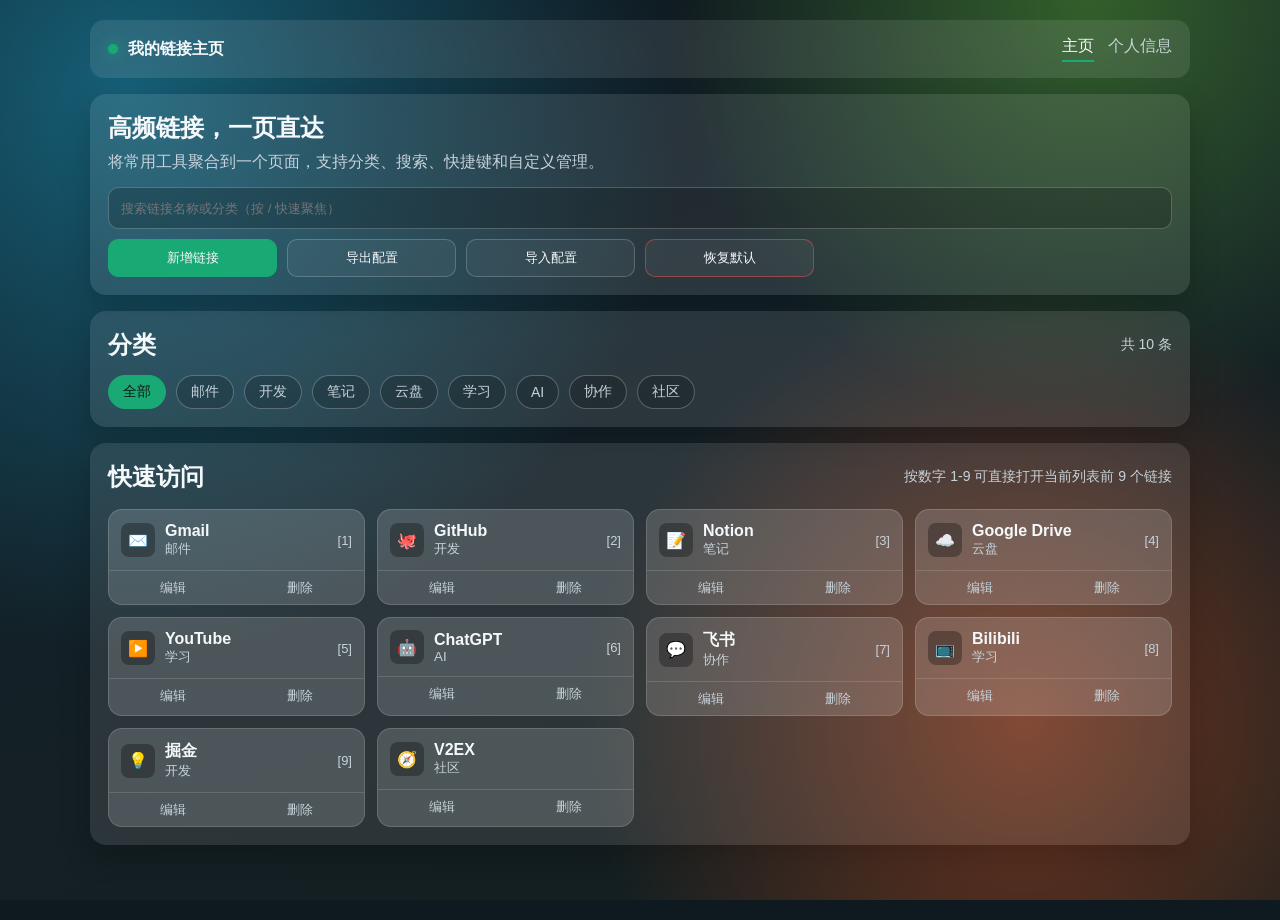
==== index.html @ 46e21579 "feat: initial personal portal with pages workflow" ====
<!DOCTYPE html>
<html lang="zh-CN">
  <head>
    <meta charset="UTF-8" />
    <meta name="viewport" content="width=device-width, initial-scale=1.0" />
    <title>我的链接主页</title>
    <link rel="stylesheet" href="./styles.css" />
  </head>
  <body>
    <div class="page-bg"></div>
    <header class="topbar">
      <div class="brand">
        <span class="brand-dot"></span>
        <span id="site-title">我的链接主页</span>
      </div>
      <nav class="nav-links">
        <a href="./index.html" aria-current="page">主页</a>
        <a href="./profile.html">个人信息</a>
      </nav>
    </header>

    <main class="container">
      <section class="hero">
        <h1 id="hero-title">高频链接，一页直达</h1>
        <p id="hero-desc">将常用工具聚合到一个页面，支持分类、搜索、快捷键和自定义管理。</p>
        <div class="hero-actions">
          <input
            id="search-input"
            class="search-input"
            type="search"
            placeholder="搜索链接名称或分类（按 / 快速聚焦）"
            autocomplete="off"
          />
          <button id="add-link-btn" class="btn btn-primary" type="button">新增链接</button>
          <button id="export-btn" class="btn" type="button">导出配置</button>
          <button id="import-btn" class="btn" type="button">导入配置</button>
          <button id="reset-btn" class="btn btn-danger" type="button">恢复默认</button>
          <input id="import-file-input" type="file" accept=".json,application/json" hidden />
        </div>
      </section>

      <section class="panel">
        <div class="panel-head">
          <h2>分类</h2>
          <span id="link-count"></span>
        </div>
        <div id="category-chips" class="chips"></div>
      </section>

      <section class="panel">
        <div class="panel-head">
          <h2>快速访问</h2>
          <span class="hint">按数字 1-9 可直接打开当前列表前 9 个链接</span>
        </div>
        <div id="links-grid" class="links-grid"></div>
      </section>
    </main>

    <dialog id="link-dialog" class="link-dialog">
      <form id="link-form" method="dialog">
        <h3 id="dialog-title">新增链接</h3>
        <input id="link-id" type="hidden" />

        <label>
          名称
          <input id="link-name" type="text" required maxlength="40" />
        </label>
        <label>
          URL
          <input id="link-url" type="url" required placeholder="https://example.com" />
        </label>
        <label>
          分类
          <input id="link-category" type="text" required maxlength="20" placeholder="工具 / 学习 / 社交..." />
        </label>
        <label>
          图标（emoji，可选）
          <input id="link-icon" type="text" maxlength="2" placeholder="🚀" />
        </label>

        <menu>
          <button type="button" id="cancel-dialog-btn" class="btn">取消</button>
          <button type="submit" class="btn btn-primary">保存</button>
        </menu>
      </form>
    </dialog>

    <template id="link-card-template">
      <article class="link-card">
        <a class="link-main" target="_blank" rel="noreferrer noopener">
          <span class="link-icon"></span>
          <span class="link-meta">
            <strong class="link-name"></strong>
            <small class="link-category"></small>
          </span>
          <span class="link-index"></span>
        </a>
        <div class="link-actions">
          <button type="button" class="icon-btn edit-btn" title="编辑">编辑</button>
          <button type="button" class="icon-btn delete-btn" title="删除">删除</button>
        </div>
      </article>
    </template>

    <script src="./app.js"></script>
  </body>
</html>
---- styles.css ----
:root {
  --bg: #0e1a1f;
  --panel: rgba(255, 255, 255, 0.1);
  --panel-strong: rgba(255, 255, 255, 0.16);
  --text: #f5f8fa;
  --muted: #c7d2da;
  --accent: #19a974;
  --accent-strong: #0e8f64;
  --danger: #d74f4f;
  --shadow: 0 12px 30px rgba(0, 0, 0, 0.2);
}

* {
  box-sizing: border-box;
}

body {
  margin: 0;
  font-family: "Segoe UI", "PingFang SC", "Microsoft YaHei", sans-serif;
  color: var(--text);
  background: var(--bg);
  min-height: 100vh;
}

.page-bg {
  position: fixed;
  inset: 0;
  z-index: -1;
  background:
    radial-gradient(circle at 10% 10%, #165f77 0%, transparent 40%),
    radial-gradient(circle at 85% 0%, #335f2b 0%, transparent 30%),
    radial-gradient(circle at 80% 80%, #74361f 0%, transparent 35%),
    linear-gradient(160deg, #0d1117 0%, #122028 35%, #151f1f 100%);
}

.topbar {
  width: min(1100px, 94vw);
  margin: 20px auto 0;
  padding: 16px 18px;
  border-radius: 14px;
  background: var(--panel);
  backdrop-filter: blur(8px);
  display: flex;
  align-items: center;
  justify-content: space-between;
  gap: 14px;
}

.brand {
  display: inline-flex;
  align-items: center;
  gap: 10px;
  font-weight: 700;
}

.brand-dot {
  width: 10px;
  height: 10px;
  border-radius: 50%;
  background: var(--accent);
  box-shadow: 0 0 14px var(--accent);
}

.nav-links {
  display: flex;
  gap: 14px;
}

.nav-links a {
  color: var(--muted);
  text-decoration: none;
  border-bottom: 2px solid transparent;
  padding-bottom: 3px;
}

.nav-links a[aria-current="page"] {
  color: var(--text);
  border-color: var(--accent);
}

.container {
  width: min(1100px, 94vw);
  margin: 16px auto 40px;
  display: grid;
  gap: 16px;
}

.hero,
.panel {
  border-radius: 16px;
  padding: 18px;
  background: var(--panel);
  box-shadow: var(--shadow);
}

.hero h1,
.panel h2 {
  margin: 0;
}

.hero p {
  margin: 8px 0 0;
  color: var(--muted);
}

.hero-actions {
  margin-top: 14px;
  display: grid;
  grid-template-columns: repeat(6, minmax(0, 1fr));
  gap: 10px;
}

.search-input {
  grid-column: 1 / -1;
  height: 42px;
  border: 1px solid rgba(255, 255, 255, 0.22);
  border-radius: 10px;
  outline: none;
  background: rgba(0, 0, 0, 0.2);
  color: var(--text);
  padding: 0 12px;
}

.search-input:focus {
  border-color: var(--accent);
}

.btn {
  height: 38px;
  border: 1px solid rgba(255, 255, 255, 0.2);
  border-radius: 10px;
  background: rgba(255, 255, 255, 0.05);
  color: var(--text);
  cursor: pointer;
}

.btn:hover {
  background: rgba(255, 255, 255, 0.12);
}

.btn-primary {
  background: var(--accent);
  border-color: var(--accent);
}

.btn-primary:hover {
  background: var(--accent-strong);
}

.btn-danger {
  border-color: rgba(215, 79, 79, 0.6);
}

.btn-danger:hover {
  background: rgba(215, 79, 79, 0.2);
}

.panel-head {
  display: flex;
  align-items: center;
  justify-content: space-between;
  gap: 12px;
}

.hint,
#link-count {
  color: var(--muted);
  font-size: 14px;
}

.chips {
  margin-top: 14px;
  display: flex;
  flex-wrap: wrap;
  gap: 10px;
}

.chip {
  border: 1px solid rgba(255, 255, 255, 0.25);
  border-radius: 999px;
  padding: 7px 14px;
  font-size: 14px;
  color: var(--muted);
  cursor: pointer;
  background: rgba(0, 0, 0, 0.16);
}

.chip.is-active {
  color: #0d1915;
  background: var(--accent);
  border-color: var(--accent);
}

.links-grid {
  margin-top: 16px;
  display: grid;
  gap: 12px;
  grid-template-columns: repeat(auto-fill, minmax(220px, 1fr));
}

.link-card {
  border: 1px solid rgba(255, 255, 255, 0.15);
  border-radius: 14px;
  overflow: hidden;
  background: var(--panel-strong);
  transition: transform 0.15s ease;
}

.link-card:hover {
  transform: translateY(-2px);
}

.link-main {
  display: flex;
  align-items: center;
  gap: 10px;
  color: inherit;
  text-decoration: none;
  padding: 12px;
}

.link-icon {
  width: 34px;
  height: 34px;
  border-radius: 8px;
  display: inline-grid;
  place-items: center;
  background: rgba(0, 0, 0, 0.3);
  flex: 0 0 auto;
}

.link-meta {
  min-width: 0;
  display: grid;
}

.link-name {
  overflow: hidden;
  white-space: nowrap;
  text-overflow: ellipsis;
}

.link-category {
  color: var(--muted);
}

.link-index {
  margin-left: auto;
  color: var(--muted);
  font-size: 13px;
}

.link-actions {
  display: grid;
  grid-template-columns: 1fr 1fr;
}

.icon-btn {
  height: 34px;
  border: none;
  border-top: 1px solid rgba(255, 255, 255, 0.14);
  background: transparent;
  color: var(--muted);
  cursor: pointer;
}

.icon-btn:hover {
  background: rgba(255, 255, 255, 0.08);
  color: var(--text);
}

.link-dialog {
  border: none;
  border-radius: 14px;
  padding: 0;
  width: min(460px, 90vw);
  background: #102128;
  color: var(--text);
}

.link-dialog::backdrop {
  background: rgba(0, 0, 0, 0.55);
}

#link-form {
  display: grid;
  gap: 12px;
  padding: 20px;
}

#link-form h3 {
  margin: 0 0 4px;
}

#link-form label {
  display: grid;
  gap: 6px;
  font-size: 14px;
}

#link-form input {
  height: 38px;
  border: 1px solid rgba(255, 255, 255, 0.25);
  border-radius: 8px;
  padding: 0 10px;
  background: rgba(0, 0, 0, 0.2);
  color: var(--text);
  outline: none;
}

#link-form input:focus {
  border-color: var(--accent);
}

#link-form menu {
  display: flex;
  justify-content: flex-end;
  gap: 8px;
  margin: 8px 0 0;
  padding: 0;
}

.profile-panel p {
  color: var(--muted);
}

.profile-grid {
  margin-top: 12px;
  display: grid;
  gap: 12px;
  grid-template-columns: repeat(auto-fit, minmax(220px, 1fr));
}

.profile-grid article {
  border-radius: 12px;
  padding: 12px;
  background: rgba(0, 0, 0, 0.2);
}

.profile-grid h2 {
  font-size: 18px;
  margin-bottom: 8px;
}

.empty-state {
  margin: 6px 0 2px;
  color: var(--muted);
}

@media (max-width: 820px) {
  .topbar {
    margin-top: 10px;
    flex-direction: column;
    align-items: flex-start;
  }

  .hero-actions {
    grid-template-columns: repeat(2, minmax(0, 1fr));
  }
}
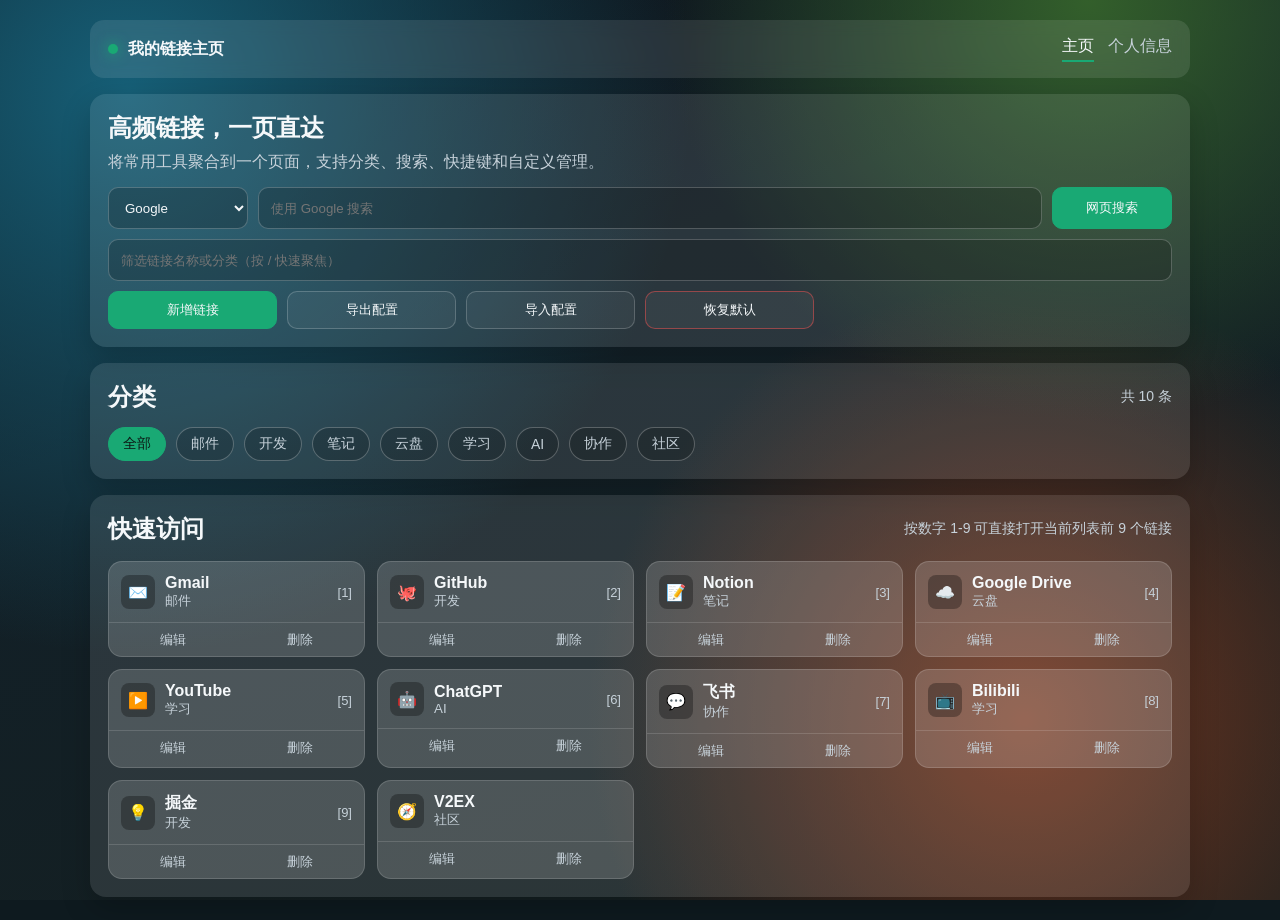
==== commit 94ea2acf: "add Search engine" ====
--- a/index.html
+++ b/index.html
@@ -24,11 +24,27 @@
         <h1 id="hero-title">高频链接，一页直达</h1>
         <p id="hero-desc">将常用工具聚合到一个页面，支持分类、搜索、快捷键和自定义管理。</p>
         <div class="hero-actions">
+          <div class="web-search-group">
+            <select id="web-search-engine" class="search-engine-select" aria-label="选择搜索引擎">
+              <option value="google">Google</option>
+              <option value="bing">Bing</option>
+              <option value="baidu">百度</option>
+              <option value="duckduckgo">DuckDuckGo</option>
+            </select>
+            <input
+              id="web-search-input"
+              class="search-input web-search-input"
+              type="search"
+              placeholder="输入关键词后按回车或点击搜索"
+              autocomplete="off"
+            />
+            <button id="web-search-btn" class="btn btn-primary" type="button">网页搜索</button>
+          </div>
           <input
             id="search-input"
             class="search-input"
             type="search"
-            placeholder="搜索链接名称或分类（按 / 快速聚焦）"
+            placeholder="筛选链接名称或分类（按 / 快速聚焦）"
             autocomplete="off"
           />
           <button id="add-link-btn" class="btn btn-primary" type="button">新增链接</button>
--- a/styles.css
+++ b/styles.css
@@ -110,6 +110,23 @@
   gap: 10px;
 }
 
+.web-search-group {
+  grid-column: 1 / -1;
+  display: grid;
+  grid-template-columns: 140px minmax(0, 1fr) 120px;
+  gap: 10px;
+}
+
+.search-engine-select {
+  height: 42px;
+  border: 1px solid rgba(255, 255, 255, 0.22);
+  border-radius: 10px;
+  outline: none;
+  background: rgba(0, 0, 0, 0.2);
+  color: var(--text);
+  padding: 0 12px;
+}
+
 .search-input {
   grid-column: 1 / -1;
   height: 42px;
@@ -123,6 +140,18 @@
 
 .search-input:focus {
   border-color: var(--accent);
+}
+
+.web-search-input {
+  grid-column: auto;
+}
+
+.search-engine-select:focus {
+  border-color: var(--accent);
+}
+
+#web-search-btn {
+  height: 42px;
 }
 
 .btn {
@@ -357,4 +386,8 @@
   .hero-actions {
     grid-template-columns: repeat(2, minmax(0, 1fr));
   }
-}
+
+  .web-search-group {
+    grid-template-columns: 1fr;
+  }
+}
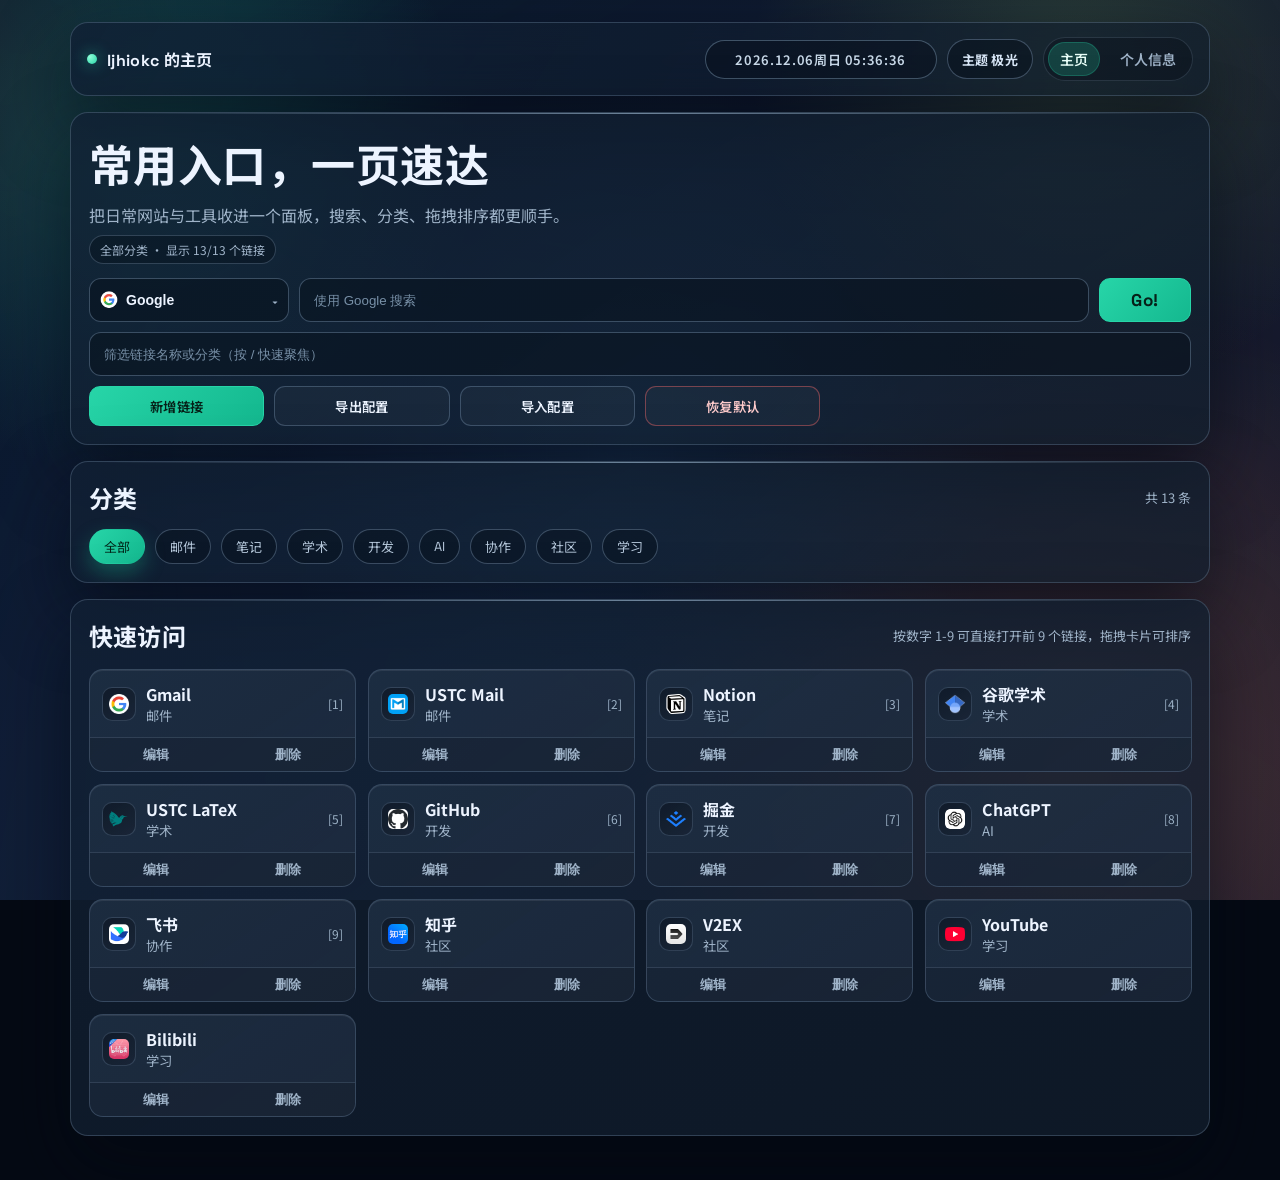
==== commit 3c351bc2: "new version" ====
--- a/index.html
+++ b/index.html
@@ -3,7 +3,22 @@
   <head>
     <meta charset="UTF-8" />
     <meta name="viewport" content="width=device-width, initial-scale=1.0" />
-    <title>我的链接主页</title>
+    <title>ljhiokc 的主页</title>
+    <link rel="preconnect" href="https://fonts.googleapis.com" />
+    <link rel="preconnect" href="https://fonts.gstatic.com" crossorigin />
+    <link
+      href="https://fonts.googleapis.com/css2?family=Noto+Sans+SC:wght@400;500;700&family=Space+Grotesk:wght@500;600;700&display=swap"
+      rel="stylesheet"
+    />
+    <script>
+      try {
+        const key = "personal-portal-theme-v1";
+        const saved = localStorage.getItem(key);
+        if (saved) {
+          document.documentElement.dataset.theme = saved;
+        }
+      } catch {}
+    </script>
     <link rel="stylesheet" href="./styles.css" />
   </head>
   <body>
@@ -11,34 +26,49 @@
     <header class="topbar">
       <div class="brand">
         <span class="brand-dot"></span>
-        <span id="site-title">我的链接主页</span>
+        <span id="site-title">ljhiokc 的主页</span>
       </div>
-      <nav class="nav-links">
-        <a href="./index.html" aria-current="page">主页</a>
-        <a href="./profile.html">个人信息</a>
-      </nav>
+      <div class="topbar-right">
+        <div id="live-clock" class="clock-pill" aria-live="polite"></div>
+        <button id="theme-toggle-btn" class="theme-toggle" type="button" aria-label="切换主题"></button>
+        <nav class="nav-links">
+          <a href="./index.html" aria-current="page">主页</a>
+          <a href="./profile.html">个人信息</a>
+        </nav>
+      </div>
     </header>
 
     <main class="container">
       <section class="hero">
-        <h1 id="hero-title">高频链接，一页直达</h1>
-        <p id="hero-desc">将常用工具聚合到一个页面，支持分类、搜索、快捷键和自定义管理。</p>
+        <h1 id="hero-title">常用入口，一页速达</h1>
+        <p id="hero-desc">把日常网站与工具收进一个面板，搜索、分类、拖拽排序都更顺手。</p>
+        <p id="hero-status" class="hero-status"></p>
         <div class="hero-actions">
           <div class="web-search-group">
-            <select id="web-search-engine" class="search-engine-select" aria-label="选择搜索引擎">
-              <option value="google">Google</option>
-              <option value="bing">Bing</option>
-              <option value="baidu">百度</option>
-              <option value="duckduckgo">DuckDuckGo</option>
-            </select>
+            <label class="engine-picker" for="web-search-engine">
+              <img
+                id="web-search-engine-icon"
+                class="engine-icon"
+                src="./assets/icons/search-engines/google.png"
+                alt=""
+                aria-hidden="true"
+              />
+              <select id="web-search-engine" class="search-engine-select" aria-label="选择搜索引擎">
+                <option value="google">Google</option>
+                <option value="bing">Bing</option>
+                <option value="baidu">百度</option>
+                <option value="duckduckgo">DuckDuckGo</option>
+              </select>
+              <span class="engine-caret" aria-hidden="true">▾</span>
+            </label>
             <input
               id="web-search-input"
               class="search-input web-search-input"
               type="search"
-              placeholder="输入关键词后按回车或点击搜索"
+              placeholder="输入关键词后按回车"
               autocomplete="off"
             />
-            <button id="web-search-btn" class="btn btn-primary" type="button">网页搜索</button>
+            <button id="web-search-btn" class="btn btn-primary" type="button">Go!</button>
           </div>
           <input
             id="search-input"
@@ -66,7 +96,7 @@
       <section class="panel">
         <div class="panel-head">
           <h2>快速访问</h2>
-          <span class="hint">按数字 1-9 可直接打开当前列表前 9 个链接</span>
+          <span class="hint">按数字 1-9 可直接打开前 9 个链接，拖拽卡片可排序</span>
         </div>
         <div id="links-grid" class="links-grid"></div>
       </section>
@@ -90,8 +120,8 @@
           <input id="link-category" type="text" required maxlength="20" placeholder="工具 / 学习 / 社交..." />
         </label>
         <label>
-          图标（emoji，可选）
-          <input id="link-icon" type="text" maxlength="2" placeholder="🚀" />
+          图标（emoji 或图片 URL/路径，可选）
+          <input id="link-icon" type="text" maxlength="200" placeholder="🚀 或 ./assets/icons/links/github.png" />
         </label>
 
         <menu>
@@ -118,6 +148,7 @@
       </article>
     </template>
 
+    <script src="./theme.js"></script>
     <script src="./app.js"></script>
   </body>
 </html>
--- a/styles.css
+++ b/styles.css
@@ -1,13 +1,109 @@
 :root {
-  --bg: #0e1a1f;
-  --panel: rgba(255, 255, 255, 0.1);
-  --panel-strong: rgba(255, 255, 255, 0.16);
-  --text: #f5f8fa;
-  --muted: #c7d2da;
-  --accent: #19a974;
-  --accent-strong: #0e8f64;
-  --danger: #d74f4f;
-  --shadow: 0 12px 30px rgba(0, 0, 0, 0.2);
+  --bg: #070f1d;
+  --bg-deep: #050a14;
+  --panel: rgba(17, 31, 52, 0.72);
+  --panel-strong: rgba(26, 42, 66, 0.84);
+  --text: #edf4ff;
+  --muted: #9fb3c8;
+  --line: rgba(157, 186, 217, 0.24);
+  --accent: #27d5a8;
+  --accent-strong: #14b88f;
+  --accent-soft: rgba(39, 213, 168, 0.2);
+  --danger: #ef6666;
+  --danger-soft: rgba(239, 102, 102, 0.2);
+  --shadow: 0 30px 72px rgba(3, 8, 17, 0.62);
+  --topbar-bg: linear-gradient(120deg, rgba(16, 31, 52, 0.8), rgba(15, 27, 43, 0.62));
+  --panel-bg: linear-gradient(145deg, rgba(17, 32, 52, 0.78), rgba(18, 31, 46, 0.72));
+  --panel-glint: linear-gradient(90deg, transparent, rgba(185, 214, 240, 0.55), transparent);
+  --clock-border: rgba(144, 174, 202, 0.4);
+  --clock-bg: rgba(7, 15, 27, 0.45);
+  --clock-text: #c9d9e9;
+  --nav-bg: rgba(8, 14, 24, 0.38);
+  --nav-border: rgba(138, 164, 188, 0.2);
+  --nav-hover-bg: rgba(130, 164, 198, 0.16);
+  --nav-active-text: #e8fff8;
+  --nav-active-bg: rgba(39, 213, 168, 0.2);
+  --nav-active-ring: rgba(39, 213, 168, 0.25);
+  --hero-status-border: rgba(148, 174, 202, 0.28);
+  --hero-status-bg: rgba(6, 14, 24, 0.4);
+  --hero-status-text: #bfcee1;
+  --theme-btn-bg: rgba(6, 14, 24, 0.42);
+  --theme-btn-border: rgba(152, 181, 211, 0.35);
+  --theme-btn-text: #d9e7f7;
+  --btn-primary-text: #062018;
+  --chip-active-text: #022519;
+  --chip-active-shadow: rgba(25, 181, 142, 0.36);
+  --mx: 50%;
+  --my: 50%;
+}
+
+:root[data-theme="graphite"] {
+  --bg: #0d1016;
+  --bg-deep: #080a10;
+  --panel: rgba(27, 30, 41, 0.8);
+  --panel-strong: rgba(35, 38, 49, 0.88);
+  --text: #edf1f8;
+  --muted: #abb6c8;
+  --line: rgba(174, 187, 205, 0.22);
+  --accent: #63d8ff;
+  --accent-strong: #44bfe8;
+  --accent-soft: rgba(99, 216, 255, 0.22);
+  --topbar-bg: linear-gradient(120deg, rgba(35, 39, 53, 0.84), rgba(23, 26, 36, 0.76));
+  --panel-bg: linear-gradient(145deg, rgba(38, 43, 57, 0.84), rgba(30, 35, 46, 0.82));
+  --panel-glint: linear-gradient(90deg, transparent, rgba(196, 207, 224, 0.48), transparent);
+  --clock-border: rgba(177, 193, 216, 0.4);
+  --clock-bg: rgba(17, 20, 30, 0.56);
+  --clock-text: #dce5f3;
+  --nav-bg: rgba(17, 20, 30, 0.5);
+  --nav-border: rgba(160, 177, 203, 0.22);
+  --nav-hover-bg: rgba(154, 174, 200, 0.18);
+  --nav-active-text: #e7f6ff;
+  --nav-active-bg: rgba(99, 216, 255, 0.22);
+  --nav-active-ring: rgba(99, 216, 255, 0.3);
+  --hero-status-border: rgba(170, 189, 214, 0.32);
+  --hero-status-bg: rgba(17, 21, 31, 0.5);
+  --hero-status-text: #d0ddf0;
+  --theme-btn-bg: rgba(17, 21, 31, 0.55);
+  --theme-btn-border: rgba(170, 188, 214, 0.35);
+  --theme-btn-text: #e1ebf9;
+  --btn-primary-text: #031f2a;
+  --chip-active-text: #03222e;
+  --chip-active-shadow: rgba(87, 178, 230, 0.34);
+}
+
+:root[data-theme="paper"] {
+  --bg: #ecf2fb;
+  --bg-deep: #e7eef9;
+  --panel: rgba(255, 255, 255, 0.86);
+  --panel-strong: rgba(250, 253, 255, 0.92);
+  --text: #1b2f45;
+  --muted: #526a83;
+  --line: rgba(122, 149, 178, 0.34);
+  --accent: #2a8cff;
+  --accent-strong: #1d73d7;
+  --accent-soft: rgba(42, 140, 255, 0.16);
+  --shadow: 0 24px 56px rgba(66, 102, 145, 0.18);
+  --topbar-bg: linear-gradient(120deg, rgba(255, 255, 255, 0.92), rgba(243, 249, 255, 0.88));
+  --panel-bg: linear-gradient(145deg, rgba(255, 255, 255, 0.94), rgba(245, 251, 255, 0.9));
+  --panel-glint: linear-gradient(90deg, transparent, rgba(142, 171, 204, 0.7), transparent);
+  --clock-border: rgba(117, 150, 184, 0.45);
+  --clock-bg: rgba(236, 245, 255, 0.86);
+  --clock-text: #32516f;
+  --nav-bg: rgba(237, 245, 255, 0.84);
+  --nav-border: rgba(133, 165, 196, 0.4);
+  --nav-hover-bg: rgba(166, 198, 234, 0.35);
+  --nav-active-text: #ffffff;
+  --nav-active-bg: rgba(42, 140, 255, 0.78);
+  --nav-active-ring: rgba(42, 140, 255, 0.34);
+  --hero-status-border: rgba(132, 164, 195, 0.45);
+  --hero-status-bg: rgba(236, 245, 255, 0.9);
+  --hero-status-text: #395674;
+  --theme-btn-bg: rgba(236, 245, 255, 0.95);
+  --theme-btn-border: rgba(126, 158, 189, 0.45);
+  --theme-btn-text: #335172;
+  --btn-primary-text: #ffffff;
+  --chip-active-text: #ffffff;
+  --chip-active-shadow: rgba(42, 140, 255, 0.3);
 }
 
 * {
@@ -16,34 +112,95 @@
 
 body {
   margin: 0;
-  font-family: "Segoe UI", "PingFang SC", "Microsoft YaHei", sans-serif;
+  min-height: 100vh;
   color: var(--text);
-  background: var(--bg);
-  min-height: 100vh;
+  font-family: "Noto Sans SC", "PingFang SC", "Microsoft YaHei", sans-serif;
+  background: var(--bg-deep);
+}
+
+h1,
+h2,
+h3,
+.brand,
+.nav-links a,
+.btn,
+.chip,
+.theme-toggle {
+  font-family: "Space Grotesk", "Noto Sans SC", sans-serif;
 }
 
 .page-bg {
   position: fixed;
   inset: 0;
-  z-index: -1;
+  z-index: -2;
+  overflow: hidden;
+  pointer-events: none;
   background:
-    radial-gradient(circle at 10% 10%, #165f77 0%, transparent 40%),
-    radial-gradient(circle at 85% 0%, #335f2b 0%, transparent 30%),
-    radial-gradient(circle at 80% 80%, #74361f 0%, transparent 35%),
-    linear-gradient(160deg, #0d1117 0%, #122028 35%, #151f1f 100%);
+    radial-gradient(640px circle at var(--mx) var(--my), rgba(69, 183, 255, 0.14), transparent 58%),
+    radial-gradient(520px circle at 12% 18%, rgba(39, 213, 168, 0.24), transparent 62%),
+    radial-gradient(560px circle at 84% 8%, rgba(161, 216, 90, 0.18), transparent 58%),
+    radial-gradient(760px circle at 84% 85%, rgba(255, 133, 78, 0.22), transparent 62%),
+    linear-gradient(135deg, #08162a 0%, #101a30 48%, #1a1522 100%);
+  animation: bgShift 24s ease-in-out infinite alternate;
+}
+
+:root[data-theme="graphite"] .page-bg {
+  background:
+    radial-gradient(620px circle at var(--mx) var(--my), rgba(111, 165, 255, 0.15), transparent 58%),
+    radial-gradient(520px circle at 15% 20%, rgba(145, 160, 202, 0.2), transparent 62%),
+    radial-gradient(560px circle at 84% 12%, rgba(87, 197, 245, 0.12), transparent 58%),
+    radial-gradient(760px circle at 86% 88%, rgba(176, 122, 255, 0.15), transparent 62%),
+    linear-gradient(135deg, #151a23 0%, #1a1f2a 50%, #10141d 100%);
+}
+
+:root[data-theme="paper"] .page-bg {
+  background:
+    radial-gradient(620px circle at var(--mx) var(--my), rgba(86, 151, 255, 0.2), transparent 58%),
+    radial-gradient(540px circle at 10% 16%, rgba(111, 224, 202, 0.2), transparent 62%),
+    radial-gradient(600px circle at 82% 10%, rgba(130, 176, 255, 0.2), transparent 58%),
+    radial-gradient(760px circle at 86% 90%, rgba(255, 176, 125, 0.2), transparent 62%),
+    linear-gradient(135deg, #f0f6ff 0%, #edf4ff 52%, #fef8ee 100%);
+}
+
+.page-bg::before,
+.page-bg::after {
+  content: "";
+  position: absolute;
+  inset: 0;
+}
+
+.page-bg::before {
+  background-image:
+    linear-gradient(rgba(142, 169, 201, 0.06) 1px, transparent 1px),
+    linear-gradient(90deg, rgba(142, 169, 201, 0.06) 1px, transparent 1px);
+  background-size: 42px 42px;
+  opacity: 0.25;
+  mask-image: radial-gradient(circle at center, rgba(0, 0, 0, 0.7), transparent 90%);
+}
+
+.page-bg::after {
+  inset: -25% -15%;
+  background:
+    conic-gradient(from 0deg at 20% 30%, rgba(39, 213, 168, 0.16), transparent 22%, rgba(66, 147, 255, 0.16) 42%, transparent 64%, rgba(255, 115, 71, 0.15) 82%, transparent);
+  filter: blur(88px);
+  opacity: 0.52;
+  animation: auraSpin 30s linear infinite;
 }
 
 .topbar {
-  width: min(1100px, 94vw);
-  margin: 20px auto 0;
-  padding: 16px 18px;
-  border-radius: 14px;
-  background: var(--panel);
-  backdrop-filter: blur(8px);
+  width: min(1140px, 94vw);
+  margin: 22px auto 0;
+  padding: 14px 16px;
+  border-radius: 18px;
+  border: 1px solid var(--line);
+  background: var(--topbar-bg);
+  backdrop-filter: blur(16px);
+  box-shadow: var(--shadow);
   display: flex;
   align-items: center;
   justify-content: space-between;
   gap: 14px;
+  animation: fadeRise 0.6s ease both;
 }
 
 .brand {
@@ -51,56 +208,150 @@
   align-items: center;
   gap: 10px;
   font-weight: 700;
+  letter-spacing: 0.02em;
 }
 
 .brand-dot {
   width: 10px;
   height: 10px;
-  border-radius: 50%;
-  background: var(--accent);
-  box-shadow: 0 0 14px var(--accent);
+  border-radius: 999px;
+  background: radial-gradient(circle at 30% 30%, #8fffd8, var(--accent));
+  box-shadow: 0 0 15px rgba(39, 213, 168, 0.7);
+  animation: pulseDot 1.9s ease-in-out infinite;
+}
+
+.topbar-right {
+  margin-left: auto;
+  display: flex;
+  align-items: center;
+  gap: 10px;
+}
+
+.topbar > .nav-links {
+  margin-left: auto;
+}
+
+.clock-pill {
+  min-width: 232px;
+  text-align: center;
+  padding: 9px 14px;
+  border-radius: 999px;
+  border: 1px solid var(--clock-border);
+  background: var(--clock-bg);
+  color: var(--clock-text);
+  font-size: 13px;
+  font-weight: 600;
+  font-variant-numeric: tabular-nums;
+  letter-spacing: 0.05em;
+}
+
+.theme-toggle {
+  height: 40px;
+  border-radius: 999px;
+  border: 1px solid var(--theme-btn-border);
+  background: var(--theme-btn-bg);
+  color: var(--theme-btn-text);
+  padding: 0 14px;
+  cursor: pointer;
+  font-size: 13px;
+  font-weight: 700;
+  letter-spacing: 0.02em;
+  transition: all 0.16s ease;
+}
+
+.theme-toggle:hover {
+  transform: translateY(-1px);
+  border-color: var(--accent);
+  color: var(--text);
 }
 
 .nav-links {
   display: flex;
-  gap: 14px;
+  align-items: center;
+  gap: 8px;
+  border-radius: 999px;
+  padding: 4px;
+  background: var(--nav-bg);
+  border: 1px solid var(--nav-border);
 }
 
 .nav-links a {
   color: var(--muted);
   text-decoration: none;
-  border-bottom: 2px solid transparent;
-  padding-bottom: 3px;
+  font-size: 14px;
+  font-weight: 600;
+  border-radius: 999px;
+  padding: 7px 12px;
+  transition: all 0.18s ease;
+}
+
+.nav-links a:hover {
+  color: var(--text);
+  background: var(--nav-hover-bg);
 }
 
 .nav-links a[aria-current="page"] {
-  color: var(--text);
-  border-color: var(--accent);
+  color: var(--nav-active-text);
+  background: var(--nav-active-bg);
+  box-shadow: inset 0 0 0 1px var(--nav-active-ring);
 }
 
 .container {
-  width: min(1100px, 94vw);
-  margin: 16px auto 40px;
+  width: min(1140px, 94vw);
+  margin: 16px auto 44px;
   display: grid;
   gap: 16px;
 }
 
 .hero,
 .panel {
-  border-radius: 16px;
+  position: relative;
+  overflow: hidden;
+  border-radius: 18px;
   padding: 18px;
-  background: var(--panel);
+  border: 1px solid var(--line);
+  background: var(--panel-bg);
   box-shadow: var(--shadow);
+  animation: fadeRise 0.6s ease both;
+}
+
+.hero::before,
+.panel::before {
+  content: "";
+  position: absolute;
+  left: 24px;
+  right: 24px;
+  top: 0;
+  height: 1px;
+  background: var(--panel-glint);
 }
 
 .hero h1,
 .panel h2 {
   margin: 0;
+  letter-spacing: 0.01em;
+}
+
+.hero h1 {
+  font-size: clamp(30px, 4vw, 44px);
 }
 
 .hero p {
   margin: 8px 0 0;
   color: var(--muted);
+}
+
+.hero-status {
+  margin-top: 12px;
+  display: inline-flex;
+  align-items: center;
+  gap: 8px;
+  padding: 5px 10px;
+  border-radius: 999px;
+  border: 1px solid var(--hero-status-border);
+  background: var(--hero-status-bg);
+  color: var(--hero-status-text);
+  font-size: 12px;
 }
 
 .hero-actions {
@@ -113,75 +364,152 @@
 .web-search-group {
   grid-column: 1 / -1;
   display: grid;
-  grid-template-columns: 140px minmax(0, 1fr) 120px;
+  grid-template-columns: minmax(168px, 200px) minmax(0, 1fr) 92px;
   gap: 10px;
+  align-items: center;
+}
+
+.engine-picker {
+  height: 44px;
+  display: flex;
+  align-items: center;
+  gap: 8px;
+  border: 1px solid rgba(150, 179, 209, 0.35);
+  border-radius: 12px;
+  background: rgba(6, 14, 24, 0.48);
+  padding: 0 10px;
+  transition: border-color 0.18s ease, box-shadow 0.18s ease;
+}
+
+.engine-icon {
+  width: 18px;
+  height: 18px;
+  flex: 0 0 18px;
+  display: block;
+  object-fit: contain;
+  border-radius: 4px;
 }
 
 .search-engine-select {
-  height: 42px;
-  border: 1px solid rgba(255, 255, 255, 0.22);
-  border-radius: 10px;
+  flex: 1;
+  min-width: 0;
+  height: 100%;
+  border: none;
   outline: none;
-  background: rgba(0, 0, 0, 0.2);
+  appearance: none;
+  background: transparent;
   color: var(--text);
-  padding: 0 12px;
+  padding: 0;
+  cursor: pointer;
+  font-size: 14px;
+  font-weight: 600;
+}
+
+.search-engine-select option {
+  color: #0f1b23;
+}
+
+.engine-caret {
+  color: var(--muted);
+  font-size: 12px;
+}
+
+.engine-picker:focus-within {
+  border-color: rgba(39, 213, 168, 0.8);
+  box-shadow: 0 0 0 2px rgba(39, 213, 168, 0.22);
 }
 
 .search-input {
   grid-column: 1 / -1;
-  height: 42px;
-  border: 1px solid rgba(255, 255, 255, 0.22);
-  border-radius: 10px;
+  height: 44px;
+  border: 1px solid rgba(150, 179, 209, 0.35);
+  border-radius: 12px;
   outline: none;
-  background: rgba(0, 0, 0, 0.2);
+  background: rgba(6, 14, 24, 0.44);
   color: var(--text);
-  padding: 0 12px;
+  padding: 0 14px;
+  transition: border-color 0.18s ease, box-shadow 0.18s ease;
+}
+
+.search-input::placeholder {
+  color: #7890a7;
 }
 
 .search-input:focus {
-  border-color: var(--accent);
+  border-color: rgba(39, 213, 168, 0.85);
+  box-shadow: 0 0 0 2px rgba(39, 213, 168, 0.18);
 }
 
 .web-search-input {
   grid-column: auto;
-}
-
-.search-engine-select:focus {
-  border-color: var(--accent);
+  min-width: 0;
 }
 
 #web-search-btn {
-  height: 42px;
+  height: 44px;
+  font-size: 17px;
+  font-weight: 700;
+  letter-spacing: 0.02em;
+  white-space: nowrap;
 }
 
 .btn {
-  height: 38px;
-  border: 1px solid rgba(255, 255, 255, 0.2);
-  border-radius: 10px;
-  background: rgba(255, 255, 255, 0.05);
+  position: relative;
+  overflow: hidden;
+  height: 40px;
+  border: 1px solid rgba(146, 175, 204, 0.3);
+  border-radius: 11px;
+  background: rgba(255, 255, 255, 0.03);
   color: var(--text);
   cursor: pointer;
+  font-weight: 600;
+  letter-spacing: 0.02em;
+  transition: transform 0.16s ease, border-color 0.16s ease, background 0.16s ease;
+}
+
+.btn::after {
+  content: "";
+  position: absolute;
+  inset: 0;
+  background: linear-gradient(120deg, transparent, rgba(255, 255, 255, 0.22), transparent);
+  transform: translateX(-130%);
+  transition: transform 0.45s ease;
 }
 
 .btn:hover {
-  background: rgba(255, 255, 255, 0.12);
+  transform: translateY(-1px);
+  border-color: rgba(191, 216, 238, 0.6);
+  background: rgba(255, 255, 255, 0.08);
+}
+
+.btn:disabled {
+  opacity: 0.7;
+  cursor: not-allowed;
+  transform: none;
+}
+
+.btn:hover::after {
+  transform: translateX(130%);
 }
 
 .btn-primary {
-  background: var(--accent);
+  background: linear-gradient(130deg, var(--accent), var(--accent-strong));
   border-color: var(--accent);
+  color: var(--btn-primary-text);
 }
 
 .btn-primary:hover {
-  background: var(--accent-strong);
+  background: linear-gradient(130deg, var(--accent-strong), var(--accent));
 }
 
 .btn-danger {
-  border-color: rgba(215, 79, 79, 0.6);
+  border-color: rgba(239, 102, 102, 0.45);
+  color: #ffcccc;
 }
 
 .btn-danger:hover {
-  background: rgba(215, 79, 79, 0.2);
+  background: var(--danger-soft);
+  border-color: rgba(239, 102, 102, 0.75);
 }
 
 .panel-head {
@@ -194,7 +522,7 @@
 .hint,
 #link-count {
   color: var(--muted);
-  font-size: 14px;
+  font-size: 13px;
 }
 
 .chips {
@@ -205,19 +533,26 @@
 }
 
 .chip {
-  border: 1px solid rgba(255, 255, 255, 0.25);
+  border: 1px solid rgba(149, 178, 209, 0.34);
   border-radius: 999px;
   padding: 7px 14px;
-  font-size: 14px;
-  color: var(--muted);
+  font-size: 13px;
+  color: #b6c8db;
   cursor: pointer;
-  background: rgba(0, 0, 0, 0.16);
+  background: rgba(6, 14, 24, 0.4);
+  transition: all 0.16s ease;
+}
+
+.chip:hover {
+  color: var(--text);
+  border-color: rgba(171, 200, 230, 0.62);
 }
 
 .chip.is-active {
-  color: #0d1915;
-  background: var(--accent);
-  border-color: var(--accent);
+  color: var(--chip-active-text);
+  background: linear-gradient(130deg, var(--accent), var(--accent-strong));
+  border-color: transparent;
+  box-shadow: 0 9px 20px var(--chip-active-shadow);
 }
 
 .links-grid {
@@ -228,15 +563,39 @@
 }
 
 .link-card {
-  border: 1px solid rgba(255, 255, 255, 0.15);
+  --delay: 0ms;
+  border: 1px solid rgba(150, 178, 208, 0.22);
   border-radius: 14px;
   overflow: hidden;
-  background: var(--panel-strong);
-  transition: transform 0.15s ease;
+  background: linear-gradient(145deg, rgba(30, 47, 68, 0.84), rgba(32, 45, 64, 0.78));
+  box-shadow: inset 0 1px 0 rgba(255, 255, 255, 0.08);
+  transition: transform 0.16s ease, border-color 0.16s ease, box-shadow 0.16s ease;
+  animation: cardRise 0.42s cubic-bezier(0.2, 0.74, 0.21, 1) both;
+  animation-delay: var(--delay);
+}
+
+.link-card[draggable="true"] {
+  cursor: grab;
 }
 
 .link-card:hover {
-  transform: translateY(-2px);
+  transform: translateY(-4px);
+  border-color: rgba(189, 214, 236, 0.44);
+  box-shadow:
+    0 14px 30px rgba(4, 10, 20, 0.42),
+    inset 0 1px 0 rgba(255, 255, 255, 0.14);
+}
+
+.link-card.is-dragging {
+  opacity: 0.55;
+  transform: scale(0.98);
+}
+
+.link-card.is-drop-target {
+  border-color: var(--accent);
+  box-shadow:
+    0 0 0 2px var(--accent-soft),
+    0 12px 24px rgba(4, 10, 20, 0.34);
 }
 
 .link-main {
@@ -251,11 +610,26 @@
 .link-icon {
   width: 34px;
   height: 34px;
-  border-radius: 8px;
+  border-radius: 10px;
   display: inline-grid;
   place-items: center;
-  background: rgba(0, 0, 0, 0.3);
+  background: linear-gradient(145deg, rgba(14, 24, 37, 0.8), rgba(25, 35, 53, 0.7));
+  border: 1px solid rgba(144, 176, 210, 0.24);
   flex: 0 0 auto;
+  overflow: hidden;
+  transition: transform 0.16s ease;
+}
+
+.link-card:hover .link-icon {
+  transform: scale(1.06);
+}
+
+.link-icon img {
+  width: 20px;
+  height: 20px;
+  object-fit: contain;
+  display: block;
+  border-radius: 5px;
 }
 
 .link-meta {
@@ -275,8 +649,8 @@
 
 .link-index {
   margin-left: auto;
-  color: var(--muted);
-  font-size: 13px;
+  color: #9cb1c6;
+  font-size: 12px;
 }
 
 .link-actions {
@@ -287,28 +661,32 @@
 .icon-btn {
   height: 34px;
   border: none;
-  border-top: 1px solid rgba(255, 255, 255, 0.14);
-  background: transparent;
+  border-top: 1px solid rgba(147, 176, 206, 0.2);
+  background: rgba(9, 16, 27, 0.18);
   color: var(--muted);
   cursor: pointer;
+  font-weight: 600;
+  transition: all 0.16s ease;
 }
 
 .icon-btn:hover {
-  background: rgba(255, 255, 255, 0.08);
+  background: rgba(136, 163, 190, 0.14);
   color: var(--text);
 }
 
 .link-dialog {
-  border: none;
-  border-radius: 14px;
+  border: 1px solid rgba(146, 176, 206, 0.34);
+  border-radius: 16px;
   padding: 0;
-  width: min(460px, 90vw);
-  background: #102128;
+  width: min(500px, 92vw);
+  background: linear-gradient(150deg, rgba(13, 24, 38, 0.95), rgba(16, 30, 45, 0.95));
   color: var(--text);
+  box-shadow: var(--shadow);
 }
 
 .link-dialog::backdrop {
-  background: rgba(0, 0, 0, 0.55);
+  background: rgba(4, 8, 16, 0.62);
+  backdrop-filter: blur(3px);
 }
 
 #link-form {
@@ -324,21 +702,24 @@
 #link-form label {
   display: grid;
   gap: 6px;
-  font-size: 14px;
+  font-size: 13px;
+  color: #c7d7e8;
 }
 
 #link-form input {
-  height: 38px;
-  border: 1px solid rgba(255, 255, 255, 0.25);
-  border-radius: 8px;
+  height: 40px;
+  border: 1px solid rgba(149, 179, 209, 0.34);
+  border-radius: 10px;
   padding: 0 10px;
-  background: rgba(0, 0, 0, 0.2);
+  background: rgba(7, 14, 24, 0.55);
   color: var(--text);
   outline: none;
+  transition: border-color 0.18s ease, box-shadow 0.18s ease;
 }
 
 #link-form input:focus {
-  border-color: var(--accent);
+  border-color: rgba(39, 213, 168, 0.8);
+  box-shadow: 0 0 0 2px rgba(39, 213, 168, 0.2);
 }
 
 #link-form menu {
@@ -361,9 +742,10 @@
 }
 
 .profile-grid article {
+  border: 1px solid rgba(141, 170, 198, 0.22);
   border-radius: 12px;
   padding: 12px;
-  background: rgba(0, 0, 0, 0.2);
+  background: rgba(8, 16, 27, 0.34);
 }
 
 .profile-grid h2 {
@@ -376,11 +758,160 @@
   color: var(--muted);
 }
 
+:root[data-theme="paper"] .page-bg::before {
+  opacity: 0.12;
+}
+
+:root[data-theme="paper"] .page-bg::after {
+  opacity: 0.36;
+}
+
+:root[data-theme="paper"] .engine-picker,
+:root[data-theme="paper"] .search-input,
+:root[data-theme="paper"] .chip,
+:root[data-theme="paper"] .btn,
+:root[data-theme="paper"] .link-card,
+:root[data-theme="paper"] .link-icon,
+:root[data-theme="paper"] .icon-btn,
+:root[data-theme="paper"] #link-form input,
+:root[data-theme="paper"] .profile-grid article {
+  border-color: rgba(126, 158, 189, 0.45);
+}
+
+:root[data-theme="paper"] .engine-picker,
+:root[data-theme="paper"] .search-input,
+:root[data-theme="paper"] .chip,
+:root[data-theme="paper"] .btn,
+:root[data-theme="paper"] #link-form input,
+:root[data-theme="paper"] .profile-grid article {
+  background: rgba(242, 249, 255, 0.9);
+}
+
+:root[data-theme="paper"] .search-input::placeholder {
+  color: #6f88a1;
+}
+
+:root[data-theme="paper"] .link-card {
+  background: linear-gradient(145deg, rgba(255, 255, 255, 0.95), rgba(244, 250, 255, 0.92));
+  box-shadow: inset 0 1px 0 rgba(255, 255, 255, 0.9);
+}
+
+:root[data-theme="paper"] .link-icon {
+  background: linear-gradient(145deg, rgba(237, 246, 255, 1), rgba(227, 239, 252, 1));
+}
+
+:root[data-theme="paper"] .icon-btn {
+  background: rgba(227, 238, 250, 0.62);
+}
+
+:root[data-theme="paper"] .icon-btn:hover {
+  background: rgba(180, 208, 235, 0.45);
+}
+
+:root[data-theme="paper"] .link-dialog {
+  background: linear-gradient(150deg, rgba(255, 255, 255, 0.97), rgba(242, 249, 255, 0.97));
+}
+
+:root[data-theme="paper"] #link-form label {
+  color: #42607b;
+}
+
+@keyframes pulseDot {
+  0%,
+  100% {
+    transform: scale(1);
+    opacity: 0.85;
+  }
+  50% {
+    transform: scale(1.18);
+    opacity: 1;
+  }
+}
+
+@keyframes fadeRise {
+  from {
+    opacity: 0;
+    transform: translateY(10px);
+  }
+  to {
+    opacity: 1;
+    transform: translateY(0);
+  }
+}
+
+@keyframes cardRise {
+  from {
+    opacity: 0;
+    transform: translateY(14px) scale(0.99);
+  }
+  to {
+    opacity: 1;
+    transform: translateY(0) scale(1);
+  }
+}
+
+@keyframes bgShift {
+  from {
+    transform: scale(1) translateY(0);
+  }
+  to {
+    transform: scale(1.04) translateY(-10px);
+  }
+}
+
+@keyframes auraSpin {
+  from {
+    transform: rotate(0deg);
+  }
+  to {
+    transform: rotate(360deg);
+  }
+}
+
+@media (max-width: 980px) {
+  .topbar {
+    flex-wrap: wrap;
+  }
+
+  .topbar-right {
+    width: 100%;
+    justify-content: space-between;
+  }
+}
+
 @media (max-width: 820px) {
   .topbar {
     margin-top: 10px;
+    padding: 12px;
+    border-radius: 14px;
+  }
+
+  .topbar-right {
     flex-direction: column;
-    align-items: flex-start;
+    align-items: stretch;
+  }
+
+  .clock-pill {
+    width: 100%;
+  }
+
+  .theme-toggle {
+    width: 100%;
+  }
+
+  .nav-links {
+    width: 100%;
+    justify-content: center;
+  }
+
+  .container {
+    gap: 14px;
+  }
+
+  .hero,
+  .panel {
+    padding: 14px;
+    border-radius: 14px;
   }
 
   .hero-actions {
@@ -388,6 +919,34 @@
   }
 
   .web-search-group {
+    grid-template-columns: minmax(132px, 160px) minmax(0, 1fr) 80px;
+  }
+
+  .panel-head {
+    align-items: flex-start;
+    flex-direction: column;
+  }
+}
+
+@media (max-width: 620px) {
+  .hero h1 {
+    font-size: 28px;
+  }
+
+  .web-search-group {
     grid-template-columns: 1fr;
   }
-}
+
+  #web-search-btn {
+    width: 100%;
+  }
+}
+
+@media (prefers-reduced-motion: reduce) {
+  *,
+  *::before,
+  *::after {
+    animation: none !important;
+    transition: none !important;
+  }
+}
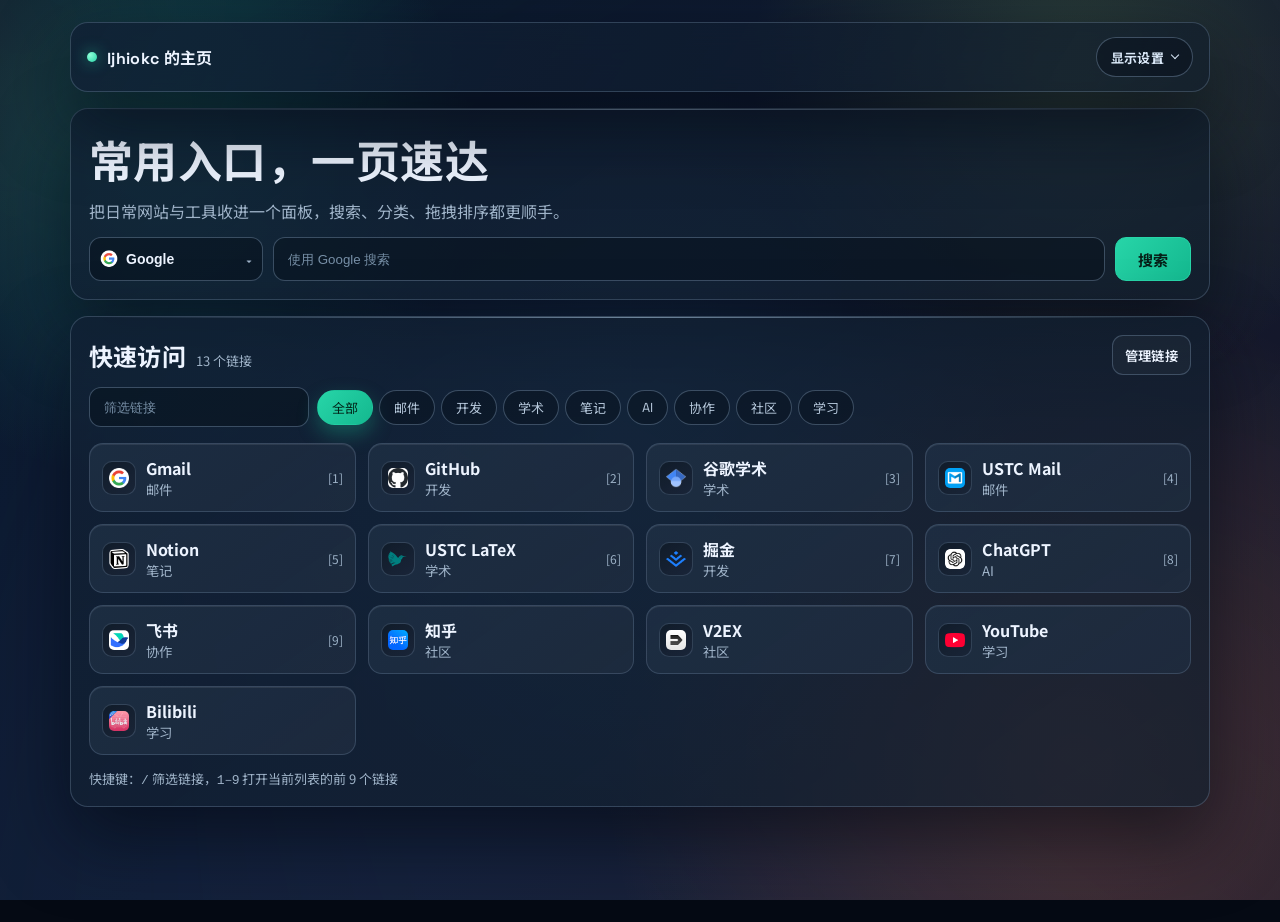
==== commit 7f0d1130: "Bring quick links into the first screen" ====
--- a/index.html
+++ b/index.html
@@ -25,84 +25,87 @@
     <div class="page-bg"></div>
     <header class="topbar">
       <div class="brand">
-        <span class="brand-dot"></span>
+        <span class="brand-dot" aria-hidden="true"></span>
         <span id="site-title">ljhiokc 的主页</span>
       </div>
-      <div class="topbar-right">
-        <div id="live-clock" class="clock-pill" aria-live="polite"></div>
-        <button id="theme-toggle-btn" class="theme-toggle" type="button" aria-label="切换主题"></button>
-        <nav class="nav-links">
-          <a href="./index.html" aria-current="page">主页</a>
-          <a href="./profile.html">个人信息</a>
-        </nav>
-      </div>
+      <details id="display-settings" class="display-settings">
+        <summary class="theme-toggle">显示设置</summary>
+        <div class="display-options">
+          <time id="live-clock" class="clock-pill"></time>
+          <button id="theme-toggle-btn" class="theme-toggle" type="button" aria-label="切换主题"></button>
+        </div>
+      </details>
     </header>
 
     <main class="container">
       <section class="hero">
         <h1 id="hero-title">常用入口，一页速达</h1>
         <p id="hero-desc">把日常网站与工具收进一个面板，搜索、分类、拖拽排序都更顺手。</p>
-        <p id="hero-status" class="hero-status"></p>
-        <div class="hero-actions">
-          <div class="web-search-group">
-            <label class="engine-picker" for="web-search-engine">
-              <img
-                id="web-search-engine-icon"
-                class="engine-icon"
-                src="./assets/icons/search-engines/google.png"
-                alt=""
-                aria-hidden="true"
-              />
-              <select id="web-search-engine" class="search-engine-select" aria-label="选择搜索引擎">
-                <option value="google">Google</option>
-                <option value="bing">Bing</option>
-                <option value="baidu">百度</option>
-                <option value="duckduckgo">DuckDuckGo</option>
-              </select>
-              <span class="engine-caret" aria-hidden="true">▾</span>
-            </label>
-            <input
-              id="web-search-input"
-              class="search-input web-search-input"
-              type="search"
-              placeholder="输入关键词后按回车"
-              autocomplete="off"
+        <div class="web-search-group" role="search" aria-label="网页搜索">
+          <label class="engine-picker" for="web-search-engine">
+            <img
+              id="web-search-engine-icon"
+              class="engine-icon"
+              src="./assets/icons/search-engines/google.png"
+              alt=""
+              aria-hidden="true"
             />
-            <button id="web-search-btn" class="btn btn-primary" type="button">Go!</button>
+            <select id="web-search-engine" class="search-engine-select" aria-label="选择搜索引擎">
+              <option value="google">Google</option>
+              <option value="bing">Bing</option>
+              <option value="baidu">百度</option>
+              <option value="duckduckgo">DuckDuckGo</option>
+            </select>
+            <span class="engine-caret" aria-hidden="true">▾</span>
+          </label>
+          <input
+            id="web-search-input"
+            class="search-input"
+            type="search"
+            aria-label="网页搜索关键词"
+            placeholder="搜索网页"
+            autocomplete="off"
+          />
+          <button id="web-search-btn" class="btn btn-primary" type="button">搜索</button>
+        </div>
+      </section>
+
+      <section class="panel" aria-labelledby="links-heading">
+        <div class="panel-head">
+          <div class="links-heading">
+            <h2 id="links-heading">快速访问</h2>
+            <span id="link-count" role="status"></span>
           </div>
+          <button id="manage-btn" class="btn" type="button" aria-expanded="false" aria-controls="manage-controls">管理链接</button>
+        </div>
+        <div id="manage-controls" hidden>
+          <div class="manage-actions">
+            <button id="add-link-btn" class="btn btn-primary" type="button">新增链接</button>
+            <button id="export-btn" class="btn" type="button">导出配置</button>
+            <button id="import-btn" class="btn" type="button">导入配置</button>
+            <button id="reset-btn" class="btn btn-danger" type="button">恢复默认</button>
+            <input id="import-file-input" type="file" accept=".json,application/json" hidden />
+          </div>
+          <p class="hint">用箭头<span class="drag-hint">或拖拽</span>调整链接顺序。</p>
+        </div>
+        <div class="link-filters">
           <input
             id="search-input"
             class="search-input"
             type="search"
-            placeholder="筛选链接名称或分类（按 / 快速聚焦）"
+            aria-label="筛选快捷链接"
+            aria-keyshortcuts="/"
+            placeholder="筛选链接"
             autocomplete="off"
           />
-          <button id="add-link-btn" class="btn btn-primary" type="button">新增链接</button>
-          <button id="export-btn" class="btn" type="button">导出配置</button>
-          <button id="import-btn" class="btn" type="button">导入配置</button>
-          <button id="reset-btn" class="btn btn-danger" type="button">恢复默认</button>
-          <input id="import-file-input" type="file" accept=".json,application/json" hidden />
-        </div>
-      </section>
-
-      <section class="panel">
-        <div class="panel-head">
-          <h2>分类</h2>
-          <span id="link-count"></span>
-        </div>
-        <div id="category-chips" class="chips"></div>
-      </section>
-
-      <section class="panel">
-        <div class="panel-head">
-          <h2>快速访问</h2>
-          <span class="hint">按数字 1-9 可直接打开前 9 个链接，拖拽卡片可排序</span>
+          <div id="category-chips" class="chips" role="group" aria-label="链接分类"></div>
         </div>
         <div id="links-grid" class="links-grid"></div>
+        <p class="hint keyboard-hint">快捷键：<kbd>/</kbd> 筛选链接，<kbd>1</kbd>–<kbd>9</kbd> 打开当前列表的前 9 个链接</p>
       </section>
     </main>
 
-    <dialog id="link-dialog" class="link-dialog">
+    <dialog id="link-dialog" class="link-dialog" aria-labelledby="dialog-title">
       <form id="link-form" method="dialog">
         <h3 id="dialog-title">新增链接</h3>
         <input id="link-id" type="hidden" />
@@ -134,16 +137,18 @@
     <template id="link-card-template">
       <article class="link-card">
         <a class="link-main" target="_blank" rel="noreferrer noopener">
-          <span class="link-icon"></span>
+          <span class="link-icon" aria-hidden="true"></span>
           <span class="link-meta">
             <strong class="link-name"></strong>
             <small class="link-category"></small>
           </span>
-          <span class="link-index"></span>
+          <span class="link-index" aria-hidden="true"></span>
         </a>
-        <div class="link-actions">
-          <button type="button" class="icon-btn edit-btn" title="编辑">编辑</button>
-          <button type="button" class="icon-btn delete-btn" title="删除">删除</button>
+        <div class="link-actions" hidden>
+          <button type="button" class="icon-btn move-up-btn" title="上移">↑</button>
+          <button type="button" class="icon-btn move-down-btn" title="下移">↓</button>
+          <button type="button" class="icon-btn edit-btn">编辑</button>
+          <button type="button" class="icon-btn delete-btn">删除</button>
         </div>
       </article>
     </template>
--- a/styles.css
+++ b/styles.css
@@ -24,9 +24,6 @@
   --nav-active-text: #e8fff8;
   --nav-active-bg: rgba(39, 213, 168, 0.2);
   --nav-active-ring: rgba(39, 213, 168, 0.25);
-  --hero-status-border: rgba(148, 174, 202, 0.28);
-  --hero-status-bg: rgba(6, 14, 24, 0.4);
-  --hero-status-text: #bfcee1;
   --theme-btn-bg: rgba(6, 14, 24, 0.42);
   --theme-btn-border: rgba(152, 181, 211, 0.35);
   --theme-btn-text: #d9e7f7;
@@ -60,9 +57,6 @@
   --nav-active-text: #e7f6ff;
   --nav-active-bg: rgba(99, 216, 255, 0.22);
   --nav-active-ring: rgba(99, 216, 255, 0.3);
-  --hero-status-border: rgba(170, 189, 214, 0.32);
-  --hero-status-bg: rgba(17, 21, 31, 0.5);
-  --hero-status-text: #d0ddf0;
   --theme-btn-bg: rgba(17, 21, 31, 0.55);
   --theme-btn-border: rgba(170, 188, 214, 0.35);
   --theme-btn-text: #e1ebf9;
@@ -95,9 +89,6 @@
   --nav-active-text: #ffffff;
   --nav-active-bg: rgba(42, 140, 255, 0.78);
   --nav-active-ring: rgba(42, 140, 255, 0.34);
-  --hero-status-border: rgba(132, 164, 195, 0.45);
-  --hero-status-bg: rgba(236, 245, 255, 0.9);
-  --hero-status-text: #395674;
   --theme-btn-bg: rgba(236, 245, 255, 0.95);
   --theme-btn-border: rgba(126, 158, 189, 0.45);
   --theme-btn-text: #335172;
@@ -188,6 +179,8 @@
 }
 
 .topbar {
+  position: relative;
+  z-index: 1;
   width: min(1140px, 94vw);
   margin: 22px auto 0;
   padding: 14px 16px;
@@ -207,11 +200,13 @@
   display: inline-flex;
   align-items: center;
   gap: 10px;
+  min-width: 0;
   font-weight: 700;
   letter-spacing: 0.02em;
 }
 
 .brand-dot {
+  flex: 0 0 10px;
   width: 10px;
   height: 10px;
   border-radius: 999px;
@@ -231,8 +226,52 @@
   margin-left: auto;
 }
 
+#site-title {
+  overflow: hidden;
+  text-overflow: ellipsis;
+  white-space: nowrap;
+}
+
+.display-settings {
+  position: relative;
+  flex: 0 0 auto;
+}
+
+.display-settings summary {
+  display: flex;
+  align-items: center;
+  gap: 8px;
+  list-style: none;
+}
+
+.display-settings summary::-webkit-details-marker {
+  display: none;
+}
+
+.display-settings summary::after {
+  content: "";
+  width: 5px;
+  height: 5px;
+  border-right: 1px solid currentColor;
+  border-bottom: 1px solid currentColor;
+  transform: translateY(-2px) rotate(45deg);
+}
+
+.display-options {
+  position: absolute;
+  top: calc(100% + 8px);
+  right: 0;
+  display: grid;
+  gap: 8px;
+  padding: 10px;
+  border: 1px solid var(--line);
+  border-radius: 14px;
+  background: var(--bg);
+  box-shadow: var(--shadow);
+}
+
 .clock-pill {
-  min-width: 232px;
+  white-space: nowrap;
   text-align: center;
   padding: 9px 14px;
   border-radius: 999px;
@@ -341,30 +380,10 @@
   color: var(--muted);
 }
 
-.hero-status {
-  margin-top: 12px;
-  display: inline-flex;
-  align-items: center;
-  gap: 8px;
-  padding: 5px 10px;
-  border-radius: 999px;
-  border: 1px solid var(--hero-status-border);
-  background: var(--hero-status-bg);
-  color: var(--hero-status-text);
-  font-size: 12px;
-}
-
-.hero-actions {
+.web-search-group {
   margin-top: 14px;
   display: grid;
-  grid-template-columns: repeat(6, minmax(0, 1fr));
-  gap: 10px;
-}
-
-.web-search-group {
-  grid-column: 1 / -1;
-  display: grid;
-  grid-template-columns: minmax(168px, 200px) minmax(0, 1fr) 92px;
+  grid-template-columns: minmax(138px, 174px) minmax(0, 1fr) 76px;
   gap: 10px;
   align-items: center;
 }
@@ -420,7 +439,7 @@
 }
 
 .search-input {
-  grid-column: 1 / -1;
+  min-width: 0;
   height: 44px;
   border: 1px solid rgba(150, 179, 209, 0.35);
   border-radius: 12px;
@@ -440,14 +459,9 @@
   box-shadow: 0 0 0 2px rgba(39, 213, 168, 0.18);
 }
 
-.web-search-input {
-  grid-column: auto;
-  min-width: 0;
-}
-
 #web-search-btn {
   height: 44px;
-  font-size: 17px;
+  font-size: 15px;
   font-weight: 700;
   letter-spacing: 0.02em;
   white-space: nowrap;
@@ -457,6 +471,7 @@
   position: relative;
   overflow: hidden;
   height: 40px;
+  padding-inline: 12px;
   border: 1px solid rgba(146, 175, 204, 0.3);
   border-radius: 11px;
   background: rgba(255, 255, 255, 0.03);
@@ -519,17 +534,64 @@
   gap: 12px;
 }
 
+.links-heading {
+  display: flex;
+  align-items: baseline;
+  flex-wrap: wrap;
+  gap: 4px 10px;
+}
+
 .hint,
 #link-count {
   color: var(--muted);
   font-size: 13px;
 }
 
-.chips {
-  margin-top: 14px;
+.keyboard-hint {
+  margin: 14px 0 0;
+}
+
+#manage-btn {
+  white-space: nowrap;
+}
+
+#manage-btn[aria-expanded="true"] {
+  border-color: var(--accent);
+}
+
+#manage-controls {
+  margin-top: 12px;
+  padding: 12px;
+  border: 1px solid var(--line);
+  border-radius: 12px;
+  background: var(--clock-bg);
+}
+
+#manage-controls .hint {
+  margin: 8px 0 0;
+}
+
+.manage-actions,
+.link-filters {
   display: flex;
   flex-wrap: wrap;
-  gap: 10px;
+  gap: 8px;
+}
+
+.link-filters {
+  align-items: center;
+  margin-top: 12px;
+}
+
+.link-filters .search-input {
+  width: min(100%, 220px);
+  height: 40px;
+}
+
+.chips {
+  display: flex;
+  flex-wrap: wrap;
+  gap: 6px;
 }
 
 .chip {
@@ -563,15 +625,12 @@
 }
 
 .link-card {
-  --delay: 0ms;
   border: 1px solid rgba(150, 178, 208, 0.22);
   border-radius: 14px;
   overflow: hidden;
   background: linear-gradient(145deg, rgba(30, 47, 68, 0.84), rgba(32, 45, 64, 0.78));
   box-shadow: inset 0 1px 0 rgba(255, 255, 255, 0.08);
   transition: transform 0.16s ease, border-color 0.16s ease, box-shadow 0.16s ease;
-  animation: cardRise 0.42s cubic-bezier(0.2, 0.74, 0.21, 1) both;
-  animation-delay: var(--delay);
 }
 
 .link-card[draggable="true"] {
@@ -605,6 +664,12 @@
   color: inherit;
   text-decoration: none;
   padding: 12px;
+}
+
+.link-main:focus-visible,
+.icon-btn:focus-visible {
+  outline: 2px solid var(--accent);
+  outline-offset: -3px;
 }
 
 .link-icon {
@@ -637,7 +702,8 @@
   display: grid;
 }
 
-.link-name {
+.link-name,
+.link-category {
   overflow: hidden;
   white-space: nowrap;
   text-overflow: ellipsis;
@@ -653,13 +719,14 @@
   font-size: 12px;
 }
 
-.link-actions {
+.link-actions:not([hidden]) {
   display: grid;
-  grid-template-columns: 1fr 1fr;
+  grid-template-columns: repeat(2, minmax(28px, 0.6fr)) repeat(2, minmax(36px, 1fr));
 }
 
 .icon-btn {
-  height: 34px;
+  min-height: 36px;
+  padding: 0;
   border: none;
   border-top: 1px solid rgba(147, 176, 206, 0.2);
   background: rgba(9, 16, 27, 0.18);
@@ -669,7 +736,12 @@
   transition: all 0.16s ease;
 }
 
-.icon-btn:hover {
+.icon-btn:disabled {
+  opacity: 0.4;
+  cursor: default;
+}
+
+.icon-btn:hover:not(:disabled) {
   background: rgba(136, 163, 190, 0.14);
   color: var(--text);
 }
@@ -780,11 +852,24 @@
 
 :root[data-theme="paper"] .engine-picker,
 :root[data-theme="paper"] .search-input,
-:root[data-theme="paper"] .chip,
-:root[data-theme="paper"] .btn,
+:root[data-theme="paper"] .chip:not(.is-active),
+:root[data-theme="paper"] .btn:not(.btn-primary),
 :root[data-theme="paper"] #link-form input,
 :root[data-theme="paper"] .profile-grid article {
   background: rgba(242, 249, 255, 0.9);
+}
+
+:root[data-theme="paper"] .btn-primary,
+:root[data-theme="paper"] .chip.is-active {
+  background: #1d64bc;
+}
+
+:root[data-theme="paper"] .chip:not(.is-active) {
+  color: var(--muted);
+}
+
+:root[data-theme="paper"] .btn-danger {
+  color: #9a2833;
 }
 
 :root[data-theme="paper"] .search-input::placeholder {
@@ -839,17 +924,6 @@
   }
 }
 
-@keyframes cardRise {
-  from {
-    opacity: 0;
-    transform: translateY(14px) scale(0.99);
-  }
-  to {
-    opacity: 1;
-    transform: translateY(0) scale(1);
-  }
-}
-
 @keyframes bgShift {
   from {
     transform: scale(1) translateY(0);
@@ -868,40 +942,12 @@
   }
 }
 
-@media (max-width: 980px) {
-  .topbar {
-    flex-wrap: wrap;
-  }
-
-  .topbar-right {
-    width: 100%;
-    justify-content: space-between;
-  }
-}
-
 @media (max-width: 820px) {
   .topbar {
     margin-top: 10px;
-    padding: 12px;
+    padding: 8px 12px;
     border-radius: 14px;
-  }
-
-  .topbar-right {
-    flex-direction: column;
-    align-items: stretch;
-  }
-
-  .clock-pill {
-    width: 100%;
-  }
-
-  .theme-toggle {
-    width: 100%;
-  }
-
-  .nav-links {
-    width: 100%;
-    justify-content: center;
+    gap: 8px;
   }
 
   .container {
@@ -913,32 +959,94 @@
     padding: 14px;
     border-radius: 14px;
   }
-
-  .hero-actions {
-    grid-template-columns: repeat(2, minmax(0, 1fr));
-  }
-
-  .web-search-group {
-    grid-template-columns: minmax(132px, 160px) minmax(0, 1fr) 80px;
-  }
-
-  .panel-head {
-    align-items: flex-start;
-    flex-direction: column;
-  }
 }
 
 @media (max-width: 620px) {
   .hero h1 {
-    font-size: 28px;
+    font-size: clamp(21px, 6.5vw, 28px);
+  }
+
+  .hero p {
+    display: none;
   }
 
   .web-search-group {
-    grid-template-columns: 1fr;
-  }
-
-  #web-search-btn {
+    grid-template-columns: 52px minmax(0, 1fr) 56px;
+    gap: 6px;
+    margin-top: 10px;
+  }
+
+  .engine-picker {
+    position: relative;
+    justify-content: center;
+    gap: 4px;
+    padding: 0;
+  }
+
+  .search-engine-select {
+    position: absolute;
+    inset: 0;
     width: 100%;
+    opacity: 0;
+  }
+
+  .search-input {
+    font-size: 16px;
+    padding-inline: 10px;
+  }
+
+  .links-heading h2 {
+    font-size: 20px;
+  }
+
+  .link-filters {
+    display: grid;
+  }
+
+  .link-filters .search-input {
+    width: 100%;
+  }
+
+  .chip {
+    min-height: 32px;
+    padding: 5px 10px;
+  }
+
+  .links-grid {
+    grid-template-columns: repeat(2, minmax(0, 1fr));
+    gap: 8px;
+    margin-top: 12px;
+  }
+
+  .link-main {
+    gap: 8px;
+    padding: 10px;
+  }
+
+  .link-icon {
+    width: 30px;
+    height: 30px;
+  }
+
+  .link-name {
+    font-size: 14px;
+  }
+
+  .manage-actions {
+    display: grid;
+    grid-template-columns: repeat(2, minmax(0, 1fr));
+  }
+
+  .topbar:has(.nav-links) {
+    flex-wrap: wrap;
+  }
+}
+
+@media (hover: none) {
+  .drag-hint,
+  .keyboard-hint,
+  .link-index {
+    display: none;
   }
 }
 
